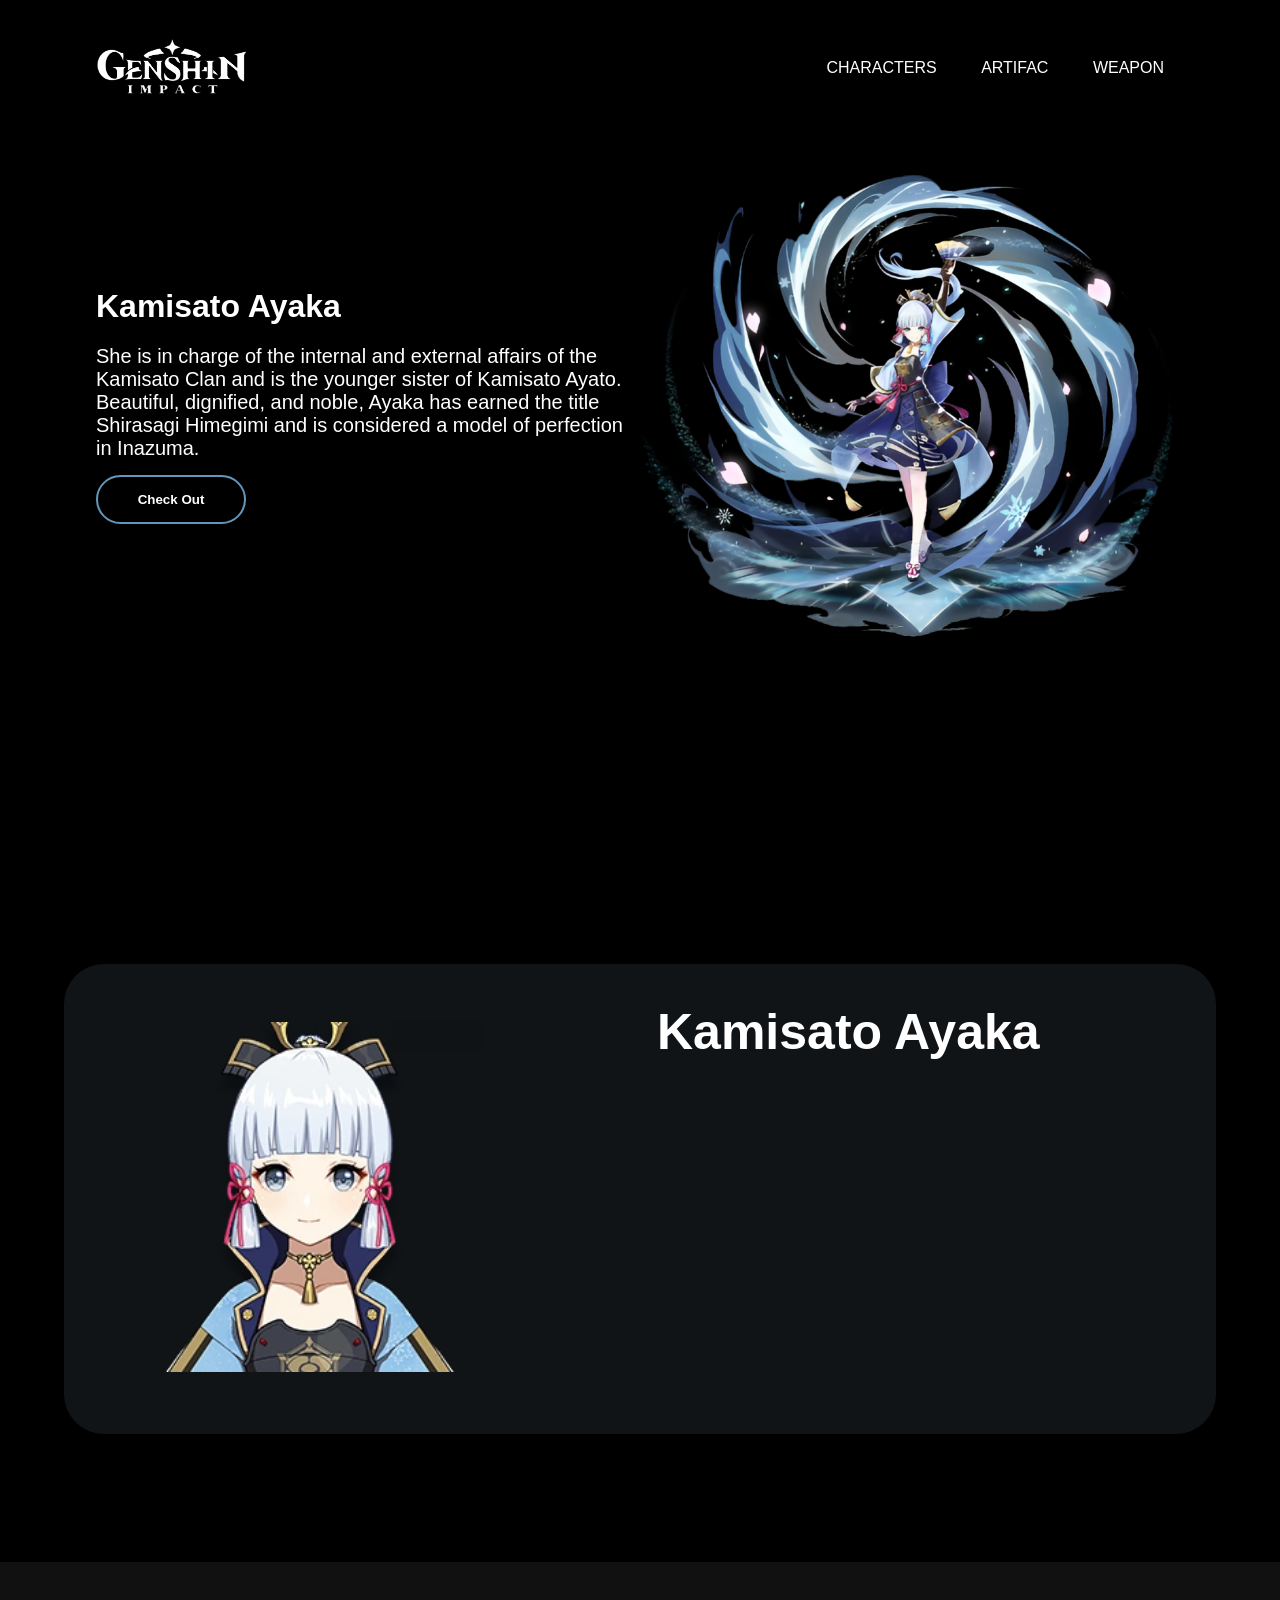
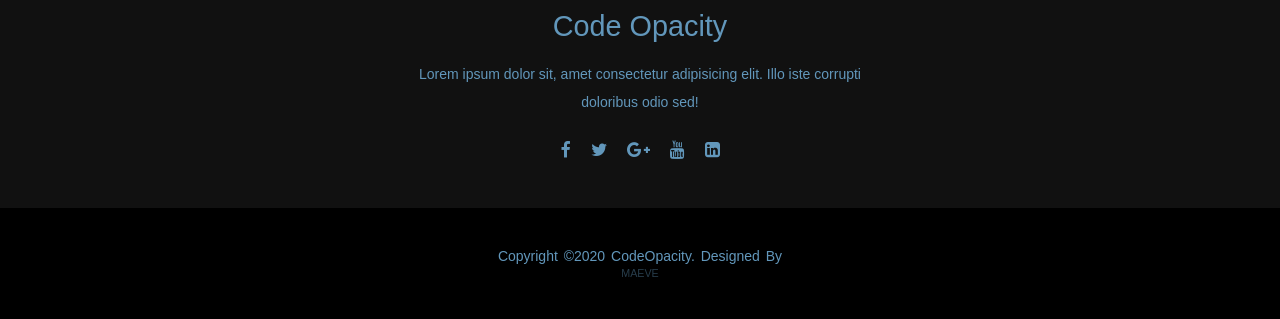
==== index.html @ 70d24147 "Rename ayaka.html to index.html" ====
<!DOCTYPE html>
<html lang="en">
<head>
    <meta charset="UTF-8">
    <meta http-equiv="X-UA-Compatible" content="IE=edge">
    <meta name="viewport" content="width=device-width, initial-scale=1.0">
    <title>Ayaka</title>
    <link rel="stylesheet" href="ayaka.css">
    <link rel="stylesheet" href="https://stackpath.bootstrapcdn.com/font-awesome/4.7.0/css/font-awesome.min.css">

</head>
<body>
    <div class="banner">
        <div class="navbar">
            <a href="home.html"><img src="img/pic1.png" class="logo"></a> 
            <div class="menu">
                <ul>
                    <li><a href="http://">characters</a></li>
                    <li><a href="http://">artifac</a></li>
                    <li><a href="http://">weapon</a></li>
                </ul>
            </div>
        </div>
        <div class="body">
            <div class="pa">
                <h1>
                    Kamisato Ayaka 
                </h1> 
            <p>
                She is in charge of the internal and external affairs of the Kamisato Clan and is the younger sister of Kamisato Ayato. Beautiful, dignified, and noble, Ayaka has earned the title Shirasagi Himegimi and is considered a model of perfection in Inazuma.
            </p>
            <div>
            <a href="payment.html"><button type="button"><span></span>Check Out</button></a>
            </div>
            </div>
            <div><img src="img/pic3.png" alt="ayaka"></div>
           
            </div>
            
    </div>
    <div class="part2">
        <div class="cryovison">
            <img src="img/PIC6.webp" alt="cryo">
        </div>
            <div class="descrip">
                <h1>
                    Kamisato Ayaka
                </h1>
                <div class="flip-card">
                    <div class="flip-card-inner">
                        <div class="flip-card-front">
                            <img src="img/PIC7.svg" alt="">
                            <h3>Vision</h3>
                        </div>
                        <div class="flip-card-back">
                            <img src="img/PIC7.svg" alt="">
                            <h1>Cryo</h1>
                            
                        </div>
                    </div>
                </div>
                <div class="flip-card2">
                    <div class="flip-card-inner2">
                        <div class="flip-card-front2">
                            <img src="img/PIC5.webp" alt="">
                            <h3>Weabon</h3>
                        </div>
                        <div class="flip-card-back2">
                            <img src="img/PIC5.webp" alt="">
                            <h1>Saword</h1>
                            
                        </div>
                    </div>
                </div>
                <div class="flip-card3">
                    <div class="flip-card-inner3">
                        <div class="flip-card-front3">
                            <img src="img/PIC9.webp" alt="">
                            <h3>Position</h3>
                        </div>
                        <div class="flip-card-back3">
                            <img src="img/PIC9.webp" alt="">
                            <h1>Mani DPS</h1>
                            
                        </div>
                    </div>
                </div>
                <div class="flip-card4">
                    <div class="flip-card-inner4">
                        <div class="flip-card-front4">
                            <img src="img/PIC8.webp" alt="">
                            <h3>Rara</h3>
                        </div>
                        <div class="flip-card-back4">
                            <img src="img/PIC8.webp" alt="">
                            <h1>5 Stars</h1>
                            
                        </div>
                    </div>
                </div>
            </div>
    </div>
    <footer>
        <div class="footer-content">
            <h3>code opacity</h3>
            <p>Lorem ipsum dolor sit, amet consectetur adipisicing elit. Illo iste corrupti doloribus odio sed!</p>
            <ul class="socials">
                <li><a href="#"><i class="fa fa-facebook"></i></a></li>
                <li><a href="#"><i class="fa fa-twitter"></i></a></li>
                <li><a href="#"><i class="fa fa-google-plus"></i></a></li>
                <li><a href="#"><i class="fa fa-youtube"></i></a></li>
                <li><a href="#"><i class="fa fa-linkedin-square"></i></a></li>
            </ul>
        </div>
        <div class="footer-bottom">
            <p>copyright &copy;2020 codeOpacity. designed by <h6>maeve</h6></p>
        </div>
    </footer>
    </div>
</body>
</html>
---- ayaka.css ----
*{
    margin: 0;
    padding: 0;
    font-family: sans-serif;
    
}
body{
    background: #000000;
}
.banner{
    width: 100%;
    height: 100vh;
    
}
.navbar{
    width: 85%;
    margin: auto;
    padding: 35px 0;
    display: flex;
    align-items: center;
    justify-content: space-between;
}
.logo{
    width: 150px;
    cursor: pointer;
}
.navbar ul li {
    list-style: none;
    display: inline-block;
    margin: 0 20px;
    position: relative;

}
.navbar ul li a{
    text-decoration: none;
    color: #fff;
    text-transform: uppercase;

}
.navbar ul li ::after{
    content: ' ';
    height: 3px;
    width: 0;
    background: #6297BB;
    position: absolute;
    left: 0;
    bottom: -10px;
    transition: 0.5s ;
}
.navbar ul li :hover::after{
    width: 100%;
}
button{
    width: 150px;
    padding: 15px 0;
    text-align: center;
    margin-top: 15px;
    border-radius: 25px;
    font-weight: bold;
    border: 2px solid #6297BB;
    background: transparent;
    color: #fff;
    cursor: pointer;
    position: relative;
    overflow: hidden;
}
span{
    background: #6297BB;
    height: 100%;
    width: 0;
    border-radius: 25px;
    position:absolute;
    left: 0;
    bottom: 0;
    z-index: -1;
    transition: 0.5s;
}
button:hover span{
    width: 100%;
}
button:hover{
    border: none;
}
.body{
    width: 85%;
    margin: auto;
    padding: 35px 0;
    display: flex;
    align-items: center;
    justify-content: space-between;
}
img{
    width: 550px;
}
p{
    margin-top: 20px;
    color: #fff;
    font-size:20px;
}
h1{
    color: #fff;
}
.pa{
    width: 50%;
}
.part2{
    background: #4255613e;
    width: 90%;
    height: 400px;
    border-radius: 40px;
    margin-top: 5%;
    margin-left: auto;
    margin-bottom: 10%;
    margin-right: auto;
    padding: 35px 0;
    display: flex;
    align-items: center;
    justify-content: space-between;
}
.cryovison img{
    width: 350px;
    margin-left:  20%;
}
.descrip{
    margin-top: auto;
    margin-left: 25%;
    margin-bottom: auto;
    margin-right: auto;
    font-size: 25px;
    color: #fff;
}
.descrip h1{
    margin-left: -45px;
    margin-top: -20PX;
}
.descrip ul li {
    margin-top: 20px;
    list-style: none;
}
.descrip ul li a{
    text-decoration: none;
    color: #fff;
}
.descrip ul li a:hover{
    color: #6297BB;
}
/* فليب كارد بداية*/
.flip-card{
    margin-top: 5%; 
     margin-left: -10%;
     background-color: transparent;
     width: 150px;
     height: 150px;
     perspective: 1000px;
 }
 .flip-card-inner{
     position: relative;
     width: 100%;
     height: 100%;
     text-align: center;
     transition: transform 0.6s;
     transform-style: preserve-3d;
 }
 .flip-card:hover .flip-card-inner{
     transform:rotateY(180deg);
 }
 .flip-card-front, .flip-card-back{
     position: absolute;
     width: 100%;
     height: 100%;
     -webkit-backface-visibility: hidden;
     backface-visibility: hidden;
     border-radius: 10px;
 }
 .flip-card-front{
     background-image: linear-gradient(45deg,#6297BB,rgba(255, 255, 255, 0.119));
 }
 .flip-card-front img{
     width: 100px;
     margin-top: 1rem;
 }
 .flip-card-back{
     background-image: linear-gradient(45deg,rgba(255, 255, 255, 0.187),#6297BB);    color: #fff;
     transform: rotatey(180deg);
 }
 .flip-card-back img{
     width: 80px;
     margin-top: 1rem;
 }
 .flip-card-back h1{
     margin: 0;
     font-size: 20px;
 }
/* فليب كارد*/
.flip-card2{
    margin-top: -44%; 
     margin-left: 55%;
     background-color: transparent;
     width: 150px;
     height: 150px;
     perspective: 1000px;
 }
 .flip-card-inner2{
     position: relative;
     width: 100%;
     height: 100%;
     text-align: center;
     transition: transform 0.6s;
     transform-style: preserve-3d;
 }
 .flip-card2:hover .flip-card-inner2{
     transform:rotateY(180deg);
 }
 .flip-card-front2, .flip-card-back2{
     position: absolute;
     width: 100%;
     height: 100%;
     -webkit-backface-visibility: hidden;
     backface-visibility: hidden;
     border-radius: 10px;
 }
 .flip-card-front2{
     background-image: linear-gradient(45deg,#6297BB,rgba(255, 255, 255, 0.119));
 }
 .flip-card-front2 img{
     width: 100px;
     margin-top: 1rem;
 }
 .flip-card-back2{
     background-image: linear-gradient(45deg,rgba(255, 255, 255, 0.187),#6297BB);    color: #fff;
     transform: rotatey(180deg);
 }
 .flip-card-back2 img{
     width: 80px;
     margin-top: 1rem;
 }
 .flip-card-back2 h1{
     margin: 0;
     font-size: 20px;
 }
 /* فليب كارد*/
.flip-card3{
    margin-top: 10%; 
     margin-left: -10%;
     background-color: transparent;
     width: 150px;
     height: 150px;
     perspective: 1000px;
 }
 .flip-card-inner3{
     position: relative;
     width: 100%;
     height: 100%;
     text-align: center;
     transition: transform 0.6s;
     transform-style: preserve-3d;
 }
 .flip-card3:hover .flip-card-inner3{
     transform:rotateY(180deg);
 }
 .flip-card-front3, .flip-card-back3{
     position: absolute;
     width: 100%;
     height: 100%;
     -webkit-backface-visibility: hidden;
     backface-visibility: hidden;
     border-radius: 10px;
 }
 .flip-card-front3{
     background-image: linear-gradient(45deg,#6297BB,rgba(255, 255, 255, 0.119));
 }
 .flip-card-front3 img{
     width: 85px;
     margin-top: 1rem;
 }
 .flip-card-back3{
     background-image: linear-gradient(45deg,rgba(255, 255, 255, 0.187),#6297BB);    color: #fff;
     transform: rotatey(180deg);
 }
 .flip-card-back3 img{
     width: 75px;
     margin-top: 1rem;
 }
 .flip-card-back3 h1{
     margin: 0;
     font-size: 20px;
 }
 /* فليب كارد*/
.flip-card4{
    margin-top: -35%; 
     margin-left: 55%;
     background-color: transparent;
     width: 150px;
     height: 80px;
     perspective: 1000px;
 }
 .flip-card-inner4{
     position: relative;
     width: 100%;
     height: 100%;
     text-align: center;
     transition: transform 0.6s;
     transform-style: preserve-3d;
 }
 .flip-card4:hover .flip-card-inner4{
     transform:rotateY(180deg);
 }
 .flip-card-front4, .flip-card-back4{
     position: absolute;
     width: 100%;
     height: 100%;
     -webkit-backface-visibility: hidden;
     backface-visibility: hidden;
     border-radius: 10px;
 }
 .flip-card-front4{
     background-image: linear-gradient(45deg,#6297BB,rgba(255, 255, 255, 0.119));
 }
 .flip-card-front4 img{
     width: 100px;
     margin-top: 1rem;
 }
 .flip-card-back4{
     background-image: linear-gradient(45deg,rgba(255, 255, 255, 0.187),#6297BB);    color: #fff;
     transform: rotatey(180deg);
 }
 .flip-card-back4 img{
     width: 80px;
     margin-top: 1rem;
 }
 .flip-card-back4 h1{
     margin: 0;
     font-size: 20px;
 }
 h3{
    font-size: small;
 }
 footer{
    background: #111;
    height: auto;
    width: 100vw;
    font-family: "Open Sans";
    padding-top: 40px;
    color:#6297BB;
}
.footer-content{
    display: flex;
    align-items: center;
    justify-content: center;
    flex-direction: column;
    text-align: center;
}
.footer-content h3{
    font-size: 1.8rem;
    font-weight: 400;
    text-transform: capitalize;
    line-height: 3rem;
}
.footer-content p{
    max-width: 500px;
    margin: 10px auto;
    line-height: 28px;
    font-size: 14px;
    color: #6297BB;
}
.socials{
    list-style: none;
    display: flex;
    align-items: center;
    justify-content: center;
    margin: 1rem 0 3rem 0;
}
.socials li{
    margin: 0 10px;
}
.socials a{
    text-decoration: none;
    color:#6297BB;
}
.socials a i{
    font-size: 1.1rem;
    transition: color .4s ease;

}
.socials a:hover i{
    color:#022a45
}

.footer-bottom{
    background: #000;
    width: 100vw;
    padding: 20px 0;
    text-align: center;
}
.footer-bottom p{
    font-size: 14px;
    word-spacing: 2px;
    text-transform: capitalize;
    color: #6297BB;
}
.footer-bottom h6{
    text-transform: uppercase;
    opacity: .4;
    margin-top: 3px;
    font-weight: 200;
}
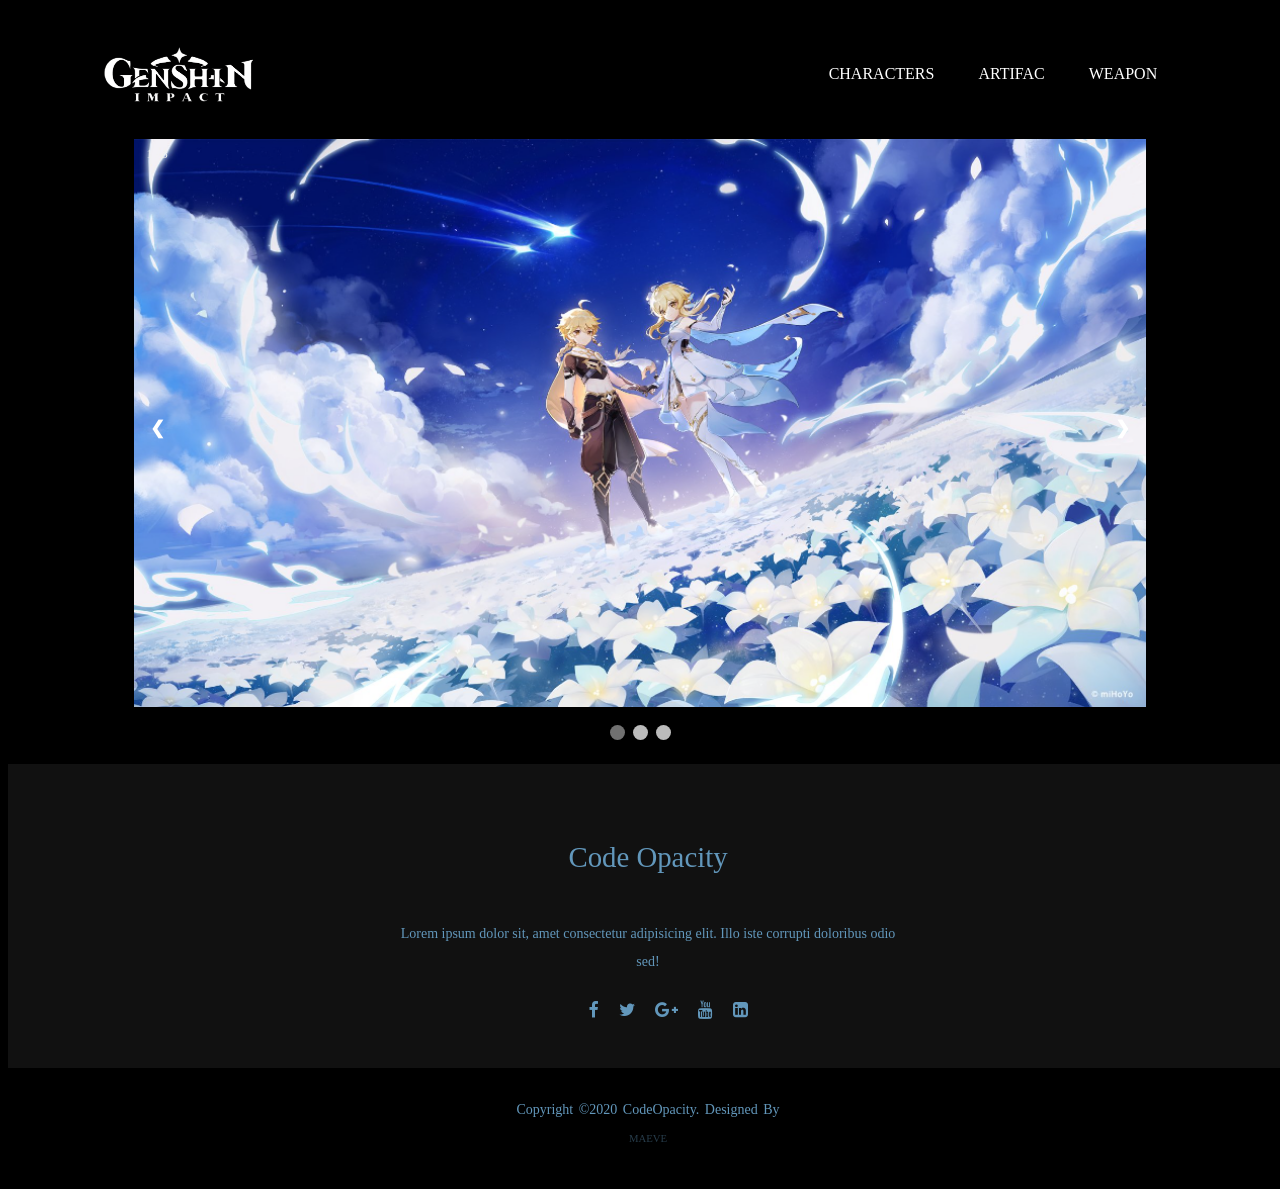
==== commit bdcd9e28: "Rename home.html to index.html" ====
--- a/index.html
+++ b/index.html
@@ -1,13 +1,10 @@
 <!DOCTYPE html>
-<html lang="en">
+<html>
 <head>
-    <meta charset="UTF-8">
-    <meta http-equiv="X-UA-Compatible" content="IE=edge">
-    <meta name="viewport" content="width=device-width, initial-scale=1.0">
-    <title>Ayaka</title>
-    <link rel="stylesheet" href="ayaka.css">
+    <meta name="viewport" content="width=device-width, initial-scale=1">
+    <link rel="stylesheet" href="home.css">
     <link rel="stylesheet" href="https://stackpath.bootstrapcdn.com/font-awesome/4.7.0/css/font-awesome.min.css">
-
+    <title>Genshin Impact</title>
 </head>
 <body>
     <div class="banner">
@@ -15,91 +12,38 @@
             <a href="home.html"><img src="img/pic1.png" class="logo"></a> 
             <div class="menu">
                 <ul>
-                    <li><a href="http://">characters</a></li>
+                    <li><a href="characters.html">characters</a></li>
                     <li><a href="http://">artifac</a></li>
                     <li><a href="http://">weapon</a></li>
                 </ul>
             </div>
         </div>
-        <div class="body">
-            <div class="pa">
-                <h1>
-                    Kamisato Ayaka 
-                </h1> 
-            <p>
-                She is in charge of the internal and external affairs of the Kamisato Clan and is the younger sister of Kamisato Ayato. Beautiful, dignified, and noble, Ayaka has earned the title Shirasagi Himegimi and is considered a model of perfection in Inazuma.
-            </p>
-            <div>
-            <a href="payment.html"><button type="button"><span></span>Check Out</button></a>
-            </div>
-            </div>
-            <div><img src="img/pic3.png" alt="ayaka"></div>
-           
-            </div>
-            
+    <div class="slideshow-container">
+        <div class="mySlides fade">
+            <div class="numbertext">1 / 3</div>
+            <img src="img/Genshin Impact HD Wallpaper.png" style="width:100%">
+            <div class="text"></div>
+        </div>
+        <div class="mySlides fade">
+            <div class="numbertext">2 / 3</div>
+            <img src="img/genshin impact anime game live wallpaper › Live Wallpapers or Animated Wallpapers Videos - Images _ DesktopHut.webp" style="width:100%">
+            <div class="text"></div>
+        </div>
+        <div class="mySlides fade">
+            <div class="numbertext">3 / 3</div>
+            <img src="img/•°GENSHIN IMPACT•°.jpg" style="width:100%">
+            <div class="text"></div>
+        </div>
+        <a class="prev" onclick="plusSlides(-1)">&#10094;</a>
+        <a class="next" onclick="plusSlides(1)">&#10095;</a>
     </div>
-    <div class="part2">
-        <div class="cryovison">
-            <img src="img/PIC6.webp" alt="cryo">
-        </div>
-            <div class="descrip">
-                <h1>
-                    Kamisato Ayaka
-                </h1>
-                <div class="flip-card">
-                    <div class="flip-card-inner">
-                        <div class="flip-card-front">
-                            <img src="img/PIC7.svg" alt="">
-                            <h3>Vision</h3>
-                        </div>
-                        <div class="flip-card-back">
-                            <img src="img/PIC7.svg" alt="">
-                            <h1>Cryo</h1>
-                            
-                        </div>
-                    </div>
-                </div>
-                <div class="flip-card2">
-                    <div class="flip-card-inner2">
-                        <div class="flip-card-front2">
-                            <img src="img/PIC5.webp" alt="">
-                            <h3>Weabon</h3>
-                        </div>
-                        <div class="flip-card-back2">
-                            <img src="img/PIC5.webp" alt="">
-                            <h1>Saword</h1>
-                            
-                        </div>
-                    </div>
-                </div>
-                <div class="flip-card3">
-                    <div class="flip-card-inner3">
-                        <div class="flip-card-front3">
-                            <img src="img/PIC9.webp" alt="">
-                            <h3>Position</h3>
-                        </div>
-                        <div class="flip-card-back3">
-                            <img src="img/PIC9.webp" alt="">
-                            <h1>Mani DPS</h1>
-                            
-                        </div>
-                    </div>
-                </div>
-                <div class="flip-card4">
-                    <div class="flip-card-inner4">
-                        <div class="flip-card-front4">
-                            <img src="img/PIC8.webp" alt="">
-                            <h3>Rara</h3>
-                        </div>
-                        <div class="flip-card-back4">
-                            <img src="img/PIC8.webp" alt="">
-                            <h1>5 Stars</h1>
-                            
-                        </div>
-                    </div>
-                </div>
-            </div>
+    <br>
+    <div style="text-align:center">
+        <span class="dot" onclick="currentSlide(1)"></span>
+        <span class="dot" onclick="currentSlide(2)"></span>
+        <span class="dot" onclick="currentSlide(3)"></span>
     </div>
+    <script src="script.js"></script>
     <footer>
         <div class="footer-content">
             <h3>code opacity</h3>
@@ -116,6 +60,5 @@
             <p>copyright &copy;2020 codeOpacity. designed by <h6>maeve</h6></p>
         </div>
     </footer>
-    </div>
 </body>
 </html>
--- a/home.css
+++ b/home.css
@@ -0,0 +1,213 @@
+/* COPYRIGHT- CODING WITH NICK*/
+
+body {
+    font-family: "Open Sans";
+    background: #000000;
+    
+}
+.banner{
+    width: 100%;
+    height: 100vh;
+    
+}
+.navbar{
+    width: 85%;
+    margin: auto;
+    padding: 35px 0;
+    display: flex;
+    align-items: center;
+    justify-content: space-between;
+}
+.logo{
+    width: 150px;
+    cursor: pointer;
+}
+.navbar ul li {
+    list-style: none;
+    display: inline-block;
+    margin: 0 20px;
+    position: relative;
+
+}
+.navbar ul li a{
+    text-decoration: none;
+    color: #fff;
+    text-transform: uppercase;
+
+}
+.navbar ul li ::after{
+    content: ' ';
+    height: 3px;
+    width: 0;
+    background: #6297BB;
+    position: absolute;
+    left: 0;
+    bottom: -10px;
+    transition: 0.5s ;
+}
+.navbar ul li :hover::after{
+    width: 100%;
+}
+.mySlides {
+    display: none
+}
+img {
+    vertical-align: middle;
+}
+/* Slideshow container */
+.slideshow-container {
+  max-width: 80%;
+  position: relative;
+  margin: auto;
+}
+/* Next & previous buttons */
+.prev, .next {
+  cursor: pointer;
+  position: absolute;
+  top: 50%;
+  width: auto;
+  padding: 16px;
+  margin-top: -22px;
+  color: white;
+  font-weight: bold;
+  font-size: 18px;
+  transition: 0.6s ease;
+  border-radius: 0 3px 3px 0;
+  user-select: none;
+}
+/* Position the "next button" to the right */
+.next {
+  right: 0;
+  border-radius: 3px 0 0 3px;
+}
+/* On hover, add a black background color with a little bit see-through */
+.prev:hover, .next:hover {
+  background-color: rgba(0,0,0,0.8);
+}
+/* Caption text */
+.text {
+  color: #f2f2f2;
+  font-size: 15px;
+  padding: 8px 12px;
+  position: absolute;
+  bottom: 8px;
+  width: 100%;
+  text-align: center;
+}
+/* Number text (1/3 etc) */
+.numbertext {
+  color: #f2f2f2;
+  font-size: 12px;
+  padding: 8px 12px;
+  position: absolute;
+  top: 0;
+}
+/* The dots/bullets/indicators */
+.dot {
+  cursor: pointer;
+  height: 15px;
+  width: 15px;
+  margin: 0 2px;
+  background-color: #bbb;
+  border-radius: 50%;
+  display: inline-block;
+  transition: background-color 0.6s ease;
+}
+.active, .dot:hover {
+  background-color: #717171;
+}
+footer{
+    margin-top: 20px;
+    background: #111;
+    height: auto;
+    width: 100vw;
+    font-family: "Open Sans";
+    padding-top: 40px;
+    color:#6297BB;
+}
+.footer-content{
+    display: flex;
+    align-items: center;
+    justify-content: center;
+    flex-direction: column;
+    text-align: center;
+}
+.footer-content h3{
+    font-size: 1.8rem;
+    font-weight: 400;
+    text-transform: capitalize;
+    line-height: 3rem;
+}
+.footer-content p{
+    max-width: 500px;
+    margin: 10px auto;
+    line-height: 28px;
+    font-size: 14px;
+    color: #6297BB;
+}
+.socials{
+    list-style: none;
+    display: flex;
+    align-items: center;
+    justify-content: center;
+    margin: 1rem 0 3rem 0;
+}
+.socials li{
+    margin: 0 10px;
+}
+.socials a{
+    text-decoration: none;
+    color:#6297BB;
+}
+.socials a i{
+    font-size: 1.1rem;
+    transition: color .4s ease;
+
+}
+.socials a:hover i{
+    color:#022a45
+}
+
+.footer-bottom{
+    background: #000;
+    width: 100vw;
+    padding: 20px 0;
+    text-align: center;
+}
+.footer-bottom p{
+    font-size: 14px;
+    word-spacing: 2px;
+    text-transform: capitalize;
+    color: #6297BB;
+}
+.footer-bottom h6{
+    text-transform: uppercase;
+    opacity: .4;
+    margin-top: 3px;
+    font-weight: 200;
+}
+/* Fading animation */
+.fade {
+  -webkit-animation-name: fade;
+  -webkit-animation-duration: 1.5s;
+  animation-name: fade;
+  animation-duration: 1.5s;
+}
+@-webkit-keyframes fade {
+  from {opacity: .4} 
+  to {opacity: 1}
+}
+@keyframes fade {
+  from {opacity: .4} 
+  to {opacity: 1}
+}
+/* On smaller screens, decrease text size */
+@media only screen and (max-width: 300px) {
+  .prev, .next,.text {font-size: 11px}
+.dot{
+ height: 10px;
+  width: 10px;
+}
+@media only screen and (max-width: 500px) {
+  .prev, .next,.text {font-size: 14px}
+}}
